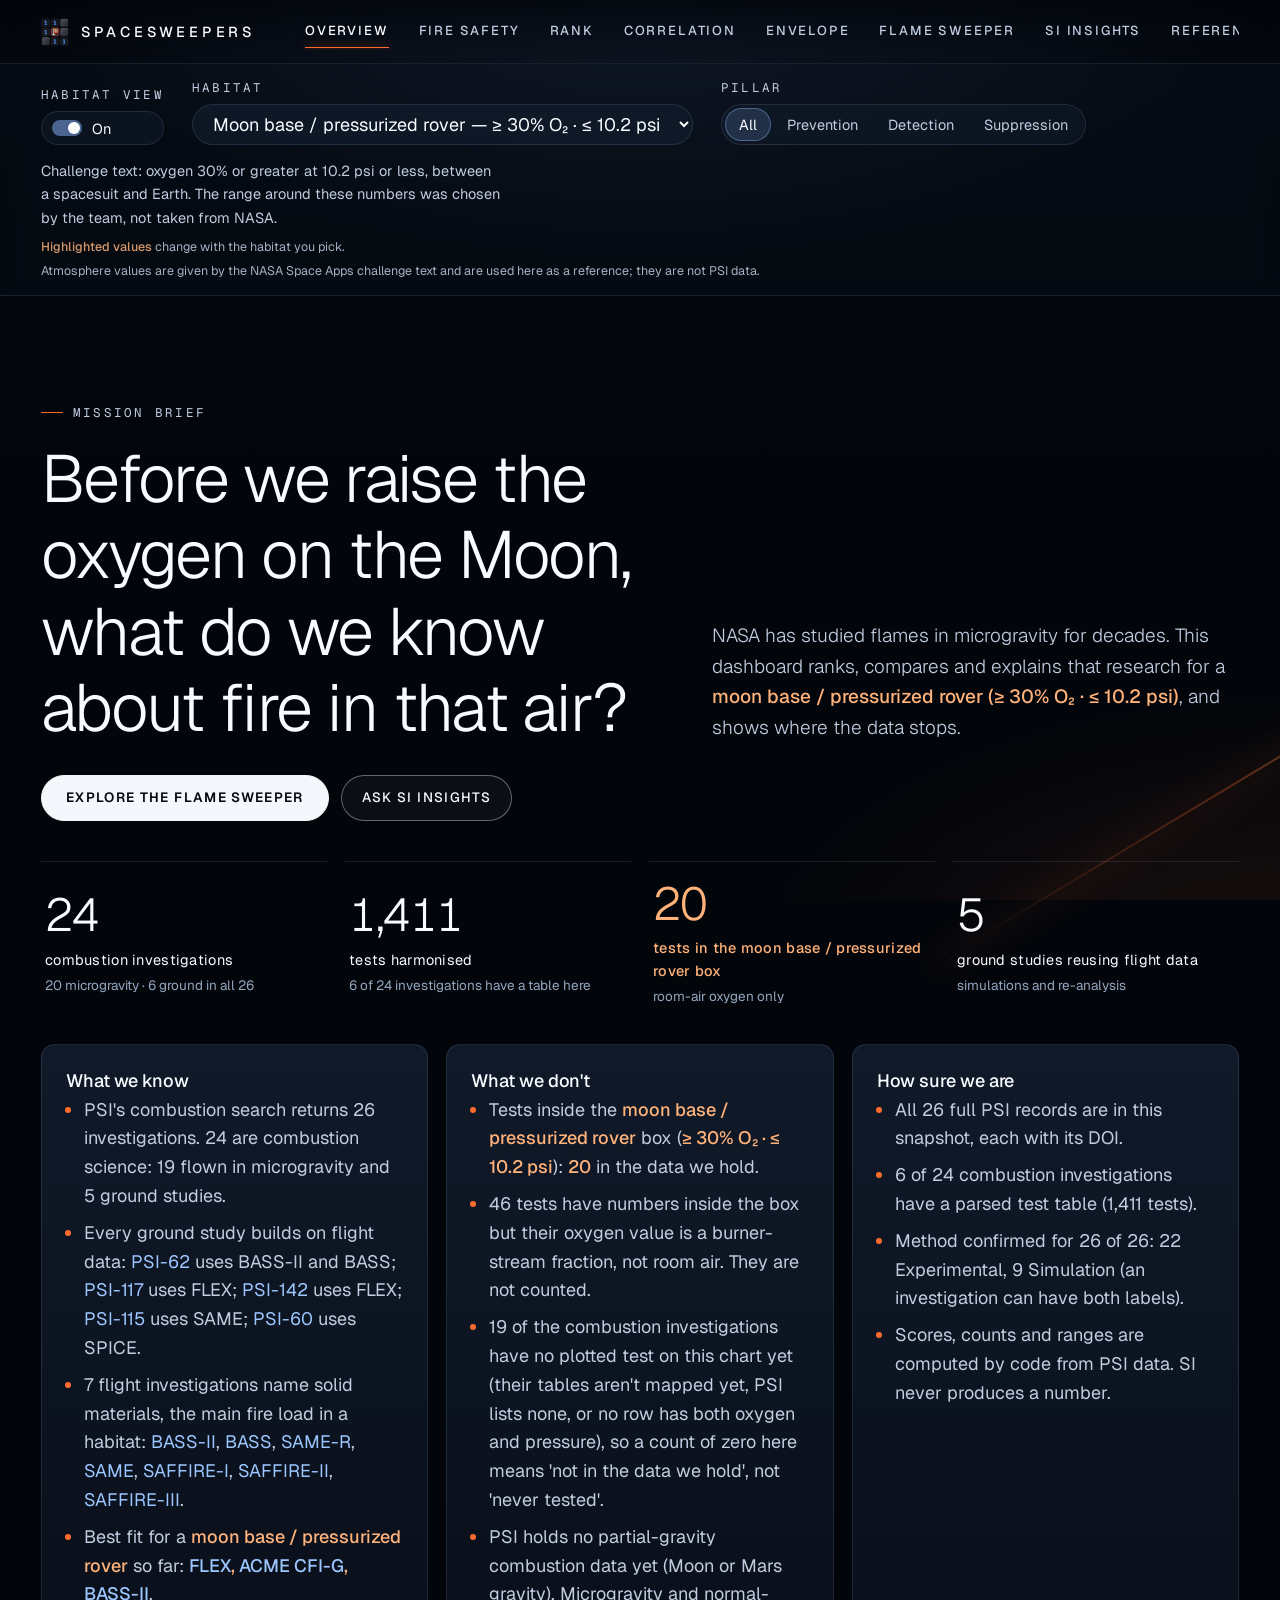
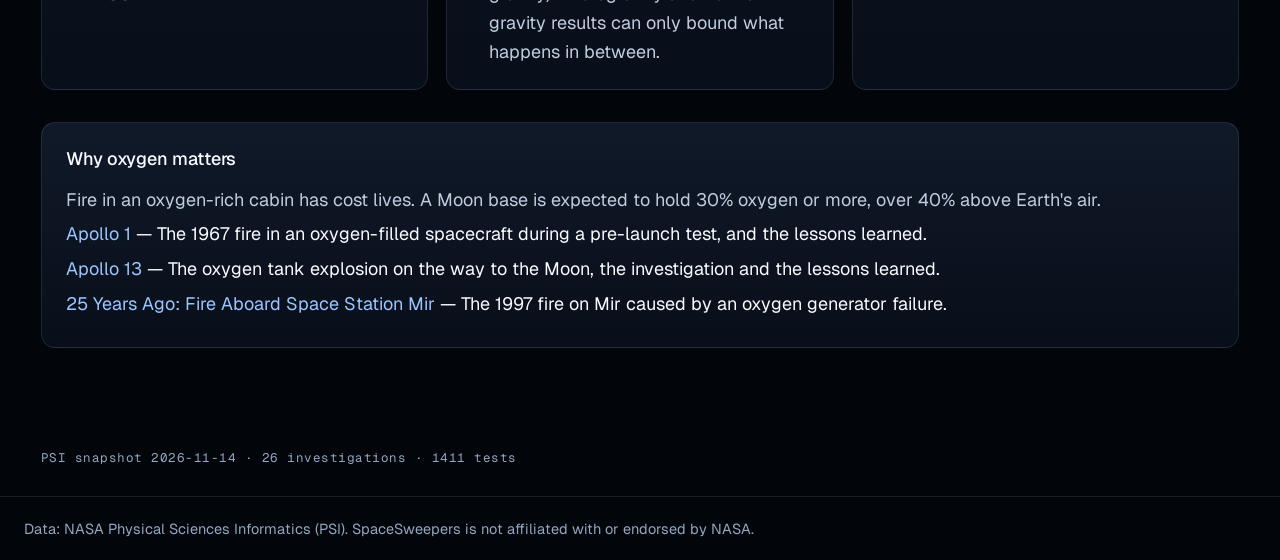
==== index.html @ 9e7c2b4e "feat(demo): serve the dashboard from the demo branch root, no workflow needed The Pages workflow bui" ====
<!doctype html>
<html lang="en">
<head>
  <meta charset="utf-8">
  <meta name="ss-static" content="1">
  <meta name="viewport" content="width=device-width, initial-scale=1">
  <title>SpaceSweepers</title>
  <meta name="description" content="What NASA's microgravity combustion research tells us about fire safety in space habitats.">
  <link rel="icon" href="static/favicon.svg" type="image/svg+xml">
  <link rel="preconnect" href="https://fonts.googleapis.com">
  <link rel="preconnect" href="https://fonts.gstatic.com" crossorigin>
  <link rel="stylesheet" href="https://fonts.googleapis.com/css2?family=Geist:wght@300;400;500;600;700&family=Geist+Mono:wght@400;500&display=swap">
  <link rel="stylesheet" href="static/css/style.css">
  <script type="module" src="static/js/app.js"></script>
</head>
<body>
  <header class="topbar">
    <a class="brand" href="#/overview">
      <img src="static/brand/spacesweepers-mark.svg" alt="" width="28" height="28">
      <span>SpaceSweepers</span>
    </a>
    <nav id="nav" class="nav" aria-label="Views">
      <a href="#/overview" data-view="overview">Overview</a>
      <a href="#/earth" data-view="earth">Fire Safety</a>
      <a href="#/rank" data-view="rank">Rank</a>
      <a href="#/compare" data-view="compare">Correlation</a>
      <a href="#/envelope" data-view="envelope">Envelope</a>
      <a href="#/sweeper" data-view="sweeper">Flame Sweeper</a>
      <a href="#/insights" data-view="insights">SI Insights</a>
      <a href="#/sources" data-view="sources">References</a>
    </nav>
  </header>

  <div class="context" id="context" role="group" aria-label="Habitat and fire-safety pillar">
    <div class="field" id="habitat-view-field">
      <span class="eyebrow">Habitat view</span>
      <button id="habitat-view" class="switch" type="button" role="switch" aria-checked="true">
        <span class="switch-track" aria-hidden="true"><span class="switch-thumb"></span></span>
        <span class="switch-label">On</span>
      </button>
    </div>
    <label class="field" id="habitat-field">
      <span class="eyebrow">Habitat</span>
      <select id="habitat" aria-label="Habitat atmosphere"></select>
    </label>
    <div class="field" id="pillar-field">
      <span class="eyebrow">Pillar</span>
      <div id="pillar" class="segmented" role="radiogroup" aria-label="Fire-safety pillar"></div>
    </div>
    <p id="habitat-basis" class="context-note"></p>
    <p id="habitat-key" class="context-note tiny"><span class="hab">Highlighted values</span> change with the habitat you pick.</p>
    <p id="habitat-disclaimer" class="context-note tiny"></p>
  </div>

  <div id="refresh-note" class="note refresh" role="status" hidden></div>
  <main id="view" class="view" tabindex="-1" aria-live="polite"></main>

  <footer class="page-foot"><p id="snapshot" class="context-note"></p></footer>

  <aside id="drawer" class="drawer" hidden aria-label="Investigation detail">
    <button id="drawer-close" class="btn-ghost drawer-close" aria-label="Close detail">Close</button>
    <div id="drawer-body"></div>
  </aside>
  <div id="tooltip" class="tooltip" role="tooltip" hidden></div>

  <footer class="footer">
    Data: NASA Physical Sciences Informatics (PSI). SpaceSweepers is not affiliated with or endorsed by NASA.
  </footer>
</body>
</html>
---- static/css/style.css ----
/* SpaceSweepers. A dark, cinematic mission-control look: deep navy canvas, a pale blue glow from above, a thin ember edge,
   light-weight Geist type, hairline borders, pill buttons. Chart colours are the validated dark-mode categorical steps
   (--s1..--s4); every surface they sit on is darker than the one they were checked against, so the contrast checks still hold. */

:root {
  color-scheme: dark;
  --bg: #02050a;
  --surface: #070d17;
  --surface-raised: #0e1725;
  --glass: rgba(14, 22, 36, 0.62);
  --line: #1c293c;
  --line-soft: rgba(150, 180, 220, 0.14);
  --text: #f8fbff;
  --muted: #c0cde0;
  --faint: #93a7c0;
  --link: #9cc6ff;
  --ember: #ff6b2c;
  --ember-soft: #ffb27a;
  --red: #fc3d21;
  --nasa-blue: #0b3d91;
  --glow: rgba(120, 170, 235, 0.30);
  /* categorical series, fixed order */
  --s1: #3987e5;  /* blue   */
  --s2: #d95926;  /* orange */
  --s3: #199e70;  /* aqua   */
  --s4: #c98500;  /* yellow */
  /* status, always shown with a label */
  --good: #0ca30c;
  --warn: #fab219;
  --serious: #ec835a;
  --font: "Geist", "Inter", system-ui, -apple-system, "Segoe UI", sans-serif;
  --mono: "Geist Mono", "DM Mono", ui-monospace, "SF Mono", Menlo, monospace;
  --radius: 14px;
  --radius-sm: 8px;
  --topbar-h: 64px;
}

* { box-sizing: border-box; }
html, body { margin: 0; min-height: 100%; background: var(--bg); color: var(--text); font-family: var(--font);
  font-size: 18px; line-height: 1.6; font-weight: 400; -webkit-font-smoothing: antialiased; text-rendering: optimizeLegibility; }
/* the light from above, and a thin ember edge low on the right: fixed behind everything */
body { position: relative; background:
  radial-gradient(1100px 620px at 50% -14%, var(--glow), transparent 62%),
  radial-gradient(900px 500px at 100% 110%, rgba(255, 107, 44, 0.10), transparent 60%),
  linear-gradient(180deg, #040810 0%, var(--bg) 55%); background-attachment: fixed; }
body::after { content: ""; position: fixed; right: -14vw; bottom: 9vh; width: 44vw; height: 2px; transform: rotate(-31deg); pointer-events: none; z-index: 0;
  background: linear-gradient(90deg, transparent, rgba(255, 107, 44, 0.85) 62%, var(--ember-soft)); opacity: 0.38;
  box-shadow: 0 0 34px 6px rgba(255, 107, 44, 0.28); }
.topbar, .context, .view, .page-foot, .footer, .note.refresh { position: relative; z-index: 1; }
.topbar { z-index: 20; }
a { color: var(--link); text-decoration: none; }
a:hover { text-decoration: underline; text-underline-offset: 3px; }
h1, h2, h3, p { margin: 0; }
h1 { font-size: clamp(26px, 2.7vw, 38px); line-height: 1.15; font-weight: 300; letter-spacing: -0.025em; max-width: 34ch; }
h2 { font-size: 18px; font-weight: 500; letter-spacing: -0.005em; }
h3 { font-size: 16.5px; font-weight: 500; }
button, select, input { font: inherit; color: inherit; }
:focus-visible { outline: 2px solid var(--link); outline-offset: 3px; }
.mono { font-family: var(--mono); }
.muted { color: var(--muted); }
.eyebrow { display: inline-flex; align-items: center; gap: 10px; font-family: var(--mono); font-size: 12.5px; font-weight: 400; letter-spacing: 0.18em;
  text-transform: uppercase; color: var(--muted); }
.eyebrow:has(+ h1)::before { content: ""; width: 22px; height: 1px; background: var(--ember); }

/* ---------- shell ---------- */
.topbar { position: sticky; top: 0; height: var(--topbar-h); display: flex; align-items: center; gap: 36px; padding: 0 clamp(16px, 3.2vw, 56px);
  background: linear-gradient(180deg, rgba(2, 5, 10, 0.88), rgba(4, 7, 13, 0.55)); border-bottom: 1px solid var(--line-soft);
  backdrop-filter: blur(14px) saturate(1.2); }
.brand { display: flex; align-items: center; gap: 12px; color: var(--text); font-size: 14.5px; font-weight: 500; letter-spacing: 0.26em; text-transform: uppercase; white-space: nowrap; }
.brand:hover { text-decoration: none; }
.nav { display: flex; gap: 2px; overflow-x: auto; scrollbar-width: none; margin-left: auto; }
.nav::-webkit-scrollbar { display: none; }
.nav a { position: relative; padding: 8px 14px; color: var(--muted); font-size: 13px; font-weight: 500; letter-spacing: 0.14em; text-transform: uppercase; white-space: nowrap;
  transition: color 0.2s; }
.nav a:hover { color: var(--text); text-decoration: none; }
.nav a[aria-current="page"] { color: var(--text); }
.nav a[aria-current="page"]::after { content: ""; position: absolute; left: 14px; right: 14px; bottom: 2px; height: 1px; background: var(--ember); box-shadow: 0 0 10px var(--ember); }

.context { display: flex; flex-wrap: wrap; align-items: flex-end; gap: 14px 28px; padding: 14px clamp(16px, 3.2vw, 56px); border-bottom: 1px solid var(--line-soft);
  background: rgba(8, 13, 22, 0.55); backdrop-filter: blur(10px); }
.field { display: flex; flex-direction: column; gap: 6px; min-width: 0; }
select { max-width: 100%; }
select, input[type="text"] { background: rgba(17, 27, 42, 0.8); border: 1px solid var(--line-soft); border-radius: 999px; padding: 7px 16px; }
select:hover { border-color: rgba(150, 180, 220, 0.34); }
.segmented { display: inline-flex; gap: 2px; padding: 3px; border: 1px solid var(--line-soft); border-radius: 999px; background: rgba(17, 27, 42, 0.6); }
.segmented button { background: none; border: 0; border-radius: 999px; padding: 5px 14px; color: var(--muted); cursor: pointer; font-size: 14.5px; transition: background 0.2s, color 0.2s; }
.segmented button:hover { color: var(--text); }
.segmented button[aria-checked="true"] { background: rgba(138, 184, 255, 0.16); color: #fff; box-shadow: inset 0 0 0 1px rgba(138, 184, 255, 0.4); }
.context-note { font-size: 14.5px; color: var(--muted); max-width: 46ch; }
#habitat-basis { flex: 1 1 300px; align-self: center; }
#habitat-disclaimer { flex: 1 1 100%; order: 9; max-width: none; margin-top: -6px; }
.switch { display: inline-flex; align-items: center; gap: 10px; height: 34px; padding: 0 14px 0 10px; cursor: pointer;
  background: rgba(17, 27, 42, 0.6); border: 1px solid var(--line-soft); border-radius: 999px; color: var(--muted); }
.switch-track { position: relative; width: 30px; height: 16px; border-radius: 999px; background: var(--line); transition: background 0.2s; }
.switch-thumb { position: absolute; top: 2px; left: 2px; width: 12px; height: 12px; border-radius: 50%; background: var(--muted); transition: transform 0.2s, background 0.2s; }
.switch[aria-checked="true"] { color: var(--text); }
.switch[aria-checked="true"] .switch-track { background: rgba(138, 184, 255, 0.5); }
.switch[aria-checked="true"] .switch-thumb { transform: translateX(14px); background: #fff; }
.switch-label { min-width: 2ch; font-size: 14.5px; }
.page-foot { padding: 12px clamp(16px, 3.2vw, 56px) 28px; }
.page-foot .context-note { max-width: none; font-family: var(--mono); font-size: 12.5px; letter-spacing: 0.04em; color: var(--faint); }

.view { max-width: 1600px; margin: 0 auto; padding: 44px clamp(16px, 3.2vw, 56px) 88px; outline: none; }
.view > * + * { margin-top: 32px; }
.eyebrow + h1 { margin-top: 14px; }
.lede { font-size: 18.5px; font-weight: 300; line-height: 1.6; color: var(--muted); max-width: 66ch; margin-top: 16px; }
.footer { padding: 20px 24px; border-top: 1px solid var(--line-soft); color: var(--faint); font-size: 14.5px; }

/* ---------- hero (Overview) ---------- */
.hero { padding: clamp(28px, 7vh, 84px) 0 8px; }
.hero h1 { font-size: clamp(34px, 5.2vw, 68px); max-width: 21ch; margin-top: 18px; }
.hero .lede { font-size: clamp(16px, 1.5vw, 19px); margin-top: 22px; }
.hero-actions { display: flex; flex-wrap: wrap; gap: 12px; margin-top: 34px; }

/* ---------- building blocks ---------- */
.card { background: linear-gradient(180deg, rgba(20, 31, 49, 0.82), rgba(10, 17, 28, 0.86)); border: 1px solid var(--line-soft); border-radius: var(--radius);
  padding: 22px 24px; backdrop-filter: blur(8px); }
.card > * + * { margin-top: 12px; }
.grid { display: grid; gap: 18px; }
.grid.cols-3 { grid-template-columns: repeat(auto-fit, minmax(290px, 1fr)); }
.grid.cols-4 { grid-template-columns: repeat(auto-fit, minmax(210px, 1fr)); }
.tile { background: none; border: 0; border-top: 1px solid var(--line-soft); border-radius: 0; padding: 18px 4px 4px; }
.tile .value { font-size: clamp(34px, 3.6vw, 52px); font-weight: 300; letter-spacing: -0.03em; line-height: 1.05; font-variant-numeric: tabular-nums; }
.tile .label { color: var(--text); font-size: 14.5px; margin-top: 8px; letter-spacing: 0.02em; }
.tile .sub { color: var(--faint); font-size: 13.5px; margin-top: 4px; }
button.tile { text-align: left; cursor: pointer; transition: border-color 0.2s; color: inherit; background: none; font: inherit; }
button.tile:hover { border-top-color: var(--ember); }
ul.plain { list-style: none; margin: 0; padding: 0; }
ul.plain > li + li { margin-top: 10px; }
ul.facts { margin: 0; padding-left: 18px; color: var(--muted); }
ul.facts > li + li { margin-top: 8px; }
ul.facts > li::marker { color: var(--ember); }
.note { border: 1px solid rgba(250, 178, 25, 0.28); background: rgba(250, 178, 25, 0.06); padding: 10px 14px; color: var(--muted); font-size: 15.5px; border-radius: var(--radius-sm); }
.note strong { color: var(--text); }
.draft { opacity: .7; border-left: 2px dashed var(--line); padding-left: 14px; margin: 8px 0; }
.draft .eyebrow { margin: 0 0 4px; }
.note.refresh { margin: 0 clamp(16px, 3vw, 40px) 12px; color: var(--text); border-color: var(--warn); }
blockquote { margin: 0; padding: 6px 14px; border-left: 1px solid var(--ember); color: var(--muted); font-size: 15.5px; }

.badge { display: inline-flex; align-items: center; gap: 6px; padding: 2px 10px; border: 1px solid var(--line-soft); border-radius: 999px; font-size: 13.5px; color: var(--muted); white-space: nowrap; }
.badge::before { content: ""; width: 6px; height: 6px; border-radius: 50%; background: var(--faint); }
.badge.plain::before { display: none; }
.badge.micro::before { background: var(--s1); }
.badge.ground::before { background: var(--s4); border-radius: 1px; }
.badge.verified::before { background: var(--good); }
.badge.unverified::before { background: transparent; border: 1.5px solid var(--warn); }
.badge.offtopic { border-color: var(--serious); color: var(--serious); }
.badge.offtopic::before { display: none; }
.badges { display: flex; flex-wrap: wrap; gap: 6px; }

.btn, .btn-ghost, .btn-primary { display: inline-flex; align-items: center; justify-content: center; gap: 8px; border-radius: 999px; cursor: pointer; font-size: 13.5px; font-weight: 500;
  letter-spacing: 0.1em; text-transform: uppercase; padding: 10px 20px; transition: background 0.2s, border-color 0.2s, color 0.2s; }
.btn { background: rgba(255, 255, 255, 0.04); border: 1px solid rgba(238, 243, 250, 0.38); color: var(--text); }
.btn:hover { background: rgba(255, 255, 255, 0.1); border-color: #fff; }
.btn-ghost { background: none; border: 1px solid var(--line-soft); color: var(--muted); padding: 7px 16px; }
.btn-ghost:hover { color: var(--text); border-color: rgba(238, 243, 250, 0.5); }
.btn-primary { background: #f4f7fb; border: 1px solid #f4f7fb; color: #04070d; padding: 11px 24px; font-weight: 600; }
.btn-primary:hover:not(:disabled) { background: #fff; box-shadow: 0 0 28px rgba(160, 200, 255, 0.35); }
.btn-primary:disabled { opacity: 0.4; cursor: default; }
.chip { display: inline-flex; align-items: center; gap: 6px; padding: 5px 14px; border: 1px solid var(--line-soft); border-radius: 999px;
  background: rgba(17, 27, 42, 0.55); cursor: pointer; font-size: 14.5px; color: var(--muted); transition: border-color 0.2s, color 0.2s; }
.chip:hover { color: var(--text); border-color: rgba(138, 184, 255, 0.5); }
.chip[aria-pressed="true"] { background: rgba(138, 184, 255, 0.16); border-color: rgba(138, 184, 255, 0.5); color: #fff; }
.chips { display: flex; flex-wrap: wrap; gap: 8px; }

/* ---------- tables ---------- */
.table-wrap { overflow-x: auto; border: 1px solid var(--line-soft); border-radius: var(--radius); background: rgba(8, 14, 24, 0.9); }
table { width: 100%; border-collapse: collapse; font-size: 15.5px; }
th, td { padding: 12px 16px; text-align: left; vertical-align: top; border-bottom: 1px solid var(--line-soft); }
th { font-family: var(--mono); font-size: 12px; font-weight: 400; letter-spacing: 0.14em; text-transform: uppercase; color: var(--faint); white-space: nowrap; }
tbody tr:last-child td { border-bottom: 0; }
td.num, th.num { text-align: right; font-variant-numeric: tabular-nums; }
tr.clickable { cursor: pointer; }
tr.clickable:hover td { background: rgba(138, 184, 255, 0.06); }
tr.offtopic td { color: var(--faint); }
.title-cell strong { display: block; font-weight: 500; }
.title-cell span { color: var(--muted); font-size: 14.5px; }
td.shared { box-shadow: inset 2px 0 0 var(--s3); }
td.differs { box-shadow: inset 2px 0 0 var(--s2); }
td.empty { color: var(--faint); }

/* ---------- rank ---------- */
.weights { display: grid; grid-template-columns: repeat(auto-fit, minmax(210px, 1fr)); gap: 12px 24px; align-items: start; }
.weight .muted { font-size: 14.5px; }
.weight label { display: flex; justify-content: space-between; font-size: 14.5px; color: var(--muted); }
.weight .swatch { display: inline-block; width: 10px; height: 10px; border-radius: 2px; margin-right: 6px; }
.weight input[type="range"] { width: 100%; accent-color: var(--link); }
.fitbar { display: flex; gap: 2px; height: 8px; width: 180px; background: var(--surface-raised); border-radius: 999px;
  overflow: hidden; }
.fitbar span { display: block; height: 100%; }
.fitbar .unknown { background: repeating-linear-gradient(135deg, var(--line) 0 3px, transparent 3px 6px); }
.c-proximity { background: var(--s1); }
.c-fuel { background: var(--s2); }
.c-pillar { background: var(--s3); }
.c-data { background: var(--s4); }
.legend { display: flex; flex-wrap: wrap; gap: 6px 16px; font-size: 14.5px; color: var(--muted); }
.legend .key { display: inline-flex; align-items: center; gap: 6px; }
.legend .swatch { width: 10px; height: 10px; border-radius: 2px; display: inline-block; }
.legend .ring { width: 10px; height: 10px; border-radius: 50%; border: 2px solid var(--muted); display: inline-block; }
.legend .dot { width: 10px; height: 10px; border-radius: 50%; background: var(--muted); display: inline-block; }

/* ---------- drawer ---------- */
.drawer { position: fixed; top: 0; right: 0; bottom: 0; z-index: 30; width: min(640px, 100vw); overflow-y: auto;
  background: rgba(6, 11, 19, 0.94); backdrop-filter: blur(18px); border-left: 1px solid var(--line-soft); padding: 28px 32px 56px;
  box-shadow: -30px 0 60px rgba(0, 0, 0, 0.55); }
.drawer-close { position: sticky; top: 0; float: right; background: var(--surface); }
.drawer h2 { font-size: 26px; font-weight: 300; letter-spacing: -0.02em; line-height: 1.2; padding-right: 80px; }
.drawer section { margin-top: 22px; }
.drawer section > * + * { margin-top: 8px; }
.drawer dl { display: grid; grid-template-columns: 140px 1fr; gap: 6px 12px; margin: 0; font-size: 15.5px; }
.drawer dt { color: var(--muted); }
.drawer dd { margin: 0; }
.prose { font-size: 15.5px; color: var(--muted); white-space: pre-line; }
.prose.clamp { display: -webkit-box; -webkit-line-clamp: 6; -webkit-box-orient: vertical; overflow: hidden; }
.cite { font-family: var(--mono); font-size: 13.5px; background: var(--surface-raised); border: 1px solid var(--line-soft);
  border-radius: var(--radius-sm); padding: 8px 10px; user-select: all; }
.tag { display: inline-block; padding: 1px 8px; margin: 0 4px 4px 0; border: 1px solid var(--line); border-radius: 4px;
  font-size: 14.5px; cursor: help; }

/* ---------- charts ---------- */
.chart { background: radial-gradient(120% 90% at 50% 0%, rgba(30, 48, 78, 0.5), rgba(8, 13, 22, 0.92)); border: 1px solid var(--line-soft); border-radius: var(--radius); padding: 16px; }
.chart svg { display: block; width: 100%; height: auto; }
.chart text { fill: var(--muted); font-family: var(--mono); font-size: 12.5px; letter-spacing: 0.02em; }
.chart .axis line, .chart .axis path { stroke: var(--line); }
.chart .gridline { stroke: var(--line-soft); stroke-dasharray: 1 5; }
.chart .box { fill: rgba(57, 135, 229, 0.10); stroke: var(--s1); stroke-dasharray: 5 4; }
.chart .box-label { fill: var(--text); font-weight: 600; }
.chart .ref { fill: none; stroke: var(--text); stroke-width: 1.5; }
.chart .pt { stroke: var(--surface); stroke-width: 2; cursor: pointer; }
.chart .pt.hollow { fill: var(--surface); fill-opacity: 0.35; stroke-width: 2; }
.chart .pt.gas { --c: var(--s1); }
.chart .pt.liquid { --c: var(--s2); }
.chart .pt.solid { --c: var(--s3); }
.chart .pt.filled { fill: var(--c, var(--muted)); }
.chart .pt.hollow { stroke: var(--c, var(--muted)); }
.chart .edge { fill: none; stroke: var(--line); stroke-width: 1.2; }
.chart .edge.flight { stroke: var(--s2); stroke-width: 2; }
.chart .edge.hw { stroke: #3a3e45; }
.chart .edge.dim, .chart .node.dim { opacity: 0.15; }
.chart .node { cursor: pointer; }
.chart .node text { fill: var(--text); }
.chart .node .sub { fill: var(--faint); font-size: 12.5px; }
.tooltip { position: fixed; z-index: 50; max-width: 340px; padding: 10px 14px; background: rgba(4, 7, 13, 0.92); backdrop-filter: blur(10px); border: 1px solid var(--line-soft);
  border-radius: 10px; font-size: 14.5px; pointer-events: none; box-shadow: 0 8px 24px rgba(0, 0, 0, 0.6); }
.tooltip strong { display: block; }
.tooltip span { display: block; color: var(--muted); }

.split { display: grid; grid-template-columns: minmax(0, 2fr) minmax(260px, 1fr); gap: 16px; align-items: start; }
@media (max-width: 900px) {
  .split { grid-template-columns: 1fr; }
    .fitbar { width: 110px; }
}
[hidden] { display: none !important; }

.btn-tile { text-align: left; width: 100%; }
button.btn-tile { cursor: pointer; }
button.btn-tile:hover { border-color: var(--faint); }

details > summary { cursor: pointer; }


/* ---------- SI Insights ---------- */
.sr-only { position: absolute; width: 1px; height: 1px; overflow: hidden; clip: rect(0 0 0 0); white-space: nowrap; }
.insights-head { display: flex; justify-content: space-between; align-items: flex-end; gap: 16px; flex-wrap: wrap; }
.head-actions { display: flex; align-items: center; gap: 8px; flex-wrap: wrap; }
.pill { display: inline-flex; align-items: center; gap: 6px; padding: 4px 12px; border: 1px solid var(--line-soft); border-radius: 999px;
  font-family: var(--mono); font-size: 12.5px; letter-spacing: 0.04em; color: var(--muted); }
.pill.ok { color: var(--text); border-color: var(--good); }
.pill.wait { color: var(--warn); border-color: var(--warn); }
.pill.off { color: var(--serious); border-color: var(--serious); }
.notice { border: 1px solid var(--line-soft); background: rgba(17, 27, 42, 0.4); padding: 10px 16px; border-radius: 999px; color: var(--faint); font-size: 14.5px; }
.insights { display: grid; grid-template-columns: minmax(0, 1.6fr) minmax(280px, 1fr); gap: 16px; align-items: start; }
.chat { display: flex; flex-direction: column; background: linear-gradient(180deg, rgba(20, 31, 49, 0.8), rgba(8, 13, 22, 0.88)); border: 1px solid var(--line-soft); border-radius: 20px; min-height: 600px; backdrop-filter: blur(8px); }
.chat-log { flex: 1; overflow-y: auto; max-height: 68vh; padding: 24px; display: flex; flex-direction: column; gap: 12px; }
.intro { margin: auto; max-width: 60ch; text-align: center; padding: 32px 8px; }
.intro h2 { font-size: clamp(26px, 3vw, 38px); font-weight: 300; letter-spacing: -0.025em; }
.intro > * + * { margin-top: 10px; }
.msg { max-width: 100%; padding: 14px 18px; border-radius: 16px; border: 1px solid var(--line-soft); }
.msg > * + * { margin-top: 8px; }
.msg.user { align-self: flex-end; background: rgba(138, 184, 255, 0.12); border-color: rgba(138, 184, 255, 0.32); max-width: 85%; }
.msg.ai { background: rgba(10, 17, 28, 0.6); }
.msg.ai.active { border-color: var(--link); }
.who { font-family: var(--mono); font-size: 12px; letter-spacing: 0.18em; text-transform: uppercase; color: var(--faint); }
.msg.user .who { color: var(--link); }
.sentence { margin: 0; font-size: 17px; line-height: 1.6; }
.cite { display: inline-block; min-width: 20px; height: 20px; margin: 0 1px; padding: 0 5px; border: 1px solid var(--link); border-radius: 4px;
  background: none; color: var(--link); font: 600 12px var(--mono); cursor: pointer; vertical-align: 1px; }
.cite:hover { background: var(--link); color: #000; }
.stagebar { list-style: none; margin: 0; padding: 0; display: flex; flex-wrap: wrap; gap: 4px 14px; font-size: 14.5px; }
.stage { display: inline-flex; gap: 6px; color: var(--faint); }
.stage.done { color: var(--muted); }
.stage.running { color: var(--text); }
.stage.running .mark { animation: pulse 1s ease-in-out infinite; }
@keyframes pulse { 50% { opacity: 0.25; } }
.stage .mark { font-family: var(--mono); width: 1ch; }
.chip.static { cursor: default; }
.chip.static.about { border-color: var(--s1); }
.chip.static.topic { border-color: var(--s3); }
.chip.static.method, .chip.static.type { border-color: var(--s4); }
.chip.static.number, .chip.static.fuel { border-color: var(--s2); }
.followups { align-items: center; }
.removed summary, .gaps summary { cursor: pointer; color: var(--muted); }
.strike { text-decoration: line-through; color: var(--muted); }
.meta { font-size: 13.5px; margin: 0; }
.computed { border: 1px solid var(--line-soft); border-radius: var(--radius-sm); padding: 10px 12px; background: rgba(10, 17, 28, 0.5); }
.computed table { font-size: 14.5px; }
.composer { border-top: 1px solid var(--line-soft); padding: 16px 20px; display: flex; flex-direction: column; gap: 8px; }
.starters:empty { display: none; }
.chat-input { width: 100%; resize: vertical; min-height: 56px; max-height: 160px; background: rgba(17, 27, 42, 0.7); border: 1px solid var(--line-soft);
  border-radius: 16px; padding: 8px 10px; color: var(--text); font: inherit; }
.composer-row { display: flex; align-items: center; gap: 8px; }
.composer-row .grow { flex: 1; }
.count { font-size: 13.5px; font-family: var(--mono); }
.chat-sources { background: rgba(10, 17, 28, 0.55); border: 1px solid var(--line-soft); border-radius: 20px; padding: 20px; max-height: 76vh; overflow-y: auto;
  position: sticky; top: calc(var(--topbar-h) + 12px); }
.chat-sources > * + * { margin-top: 10px; }
.src { border: 1px solid var(--line-soft); border-radius: 12px; padding: 12px 14px; background: rgba(17, 27, 42, 0.5); }
.src.selected { border-color: var(--link); box-shadow: 0 0 0 1px var(--link); }
.src > * + * { margin-top: 6px; }
.src-head { display: flex; gap: 8px; align-items: baseline; flex-wrap: wrap; }
.src-n { font: 600 12px var(--mono); border: 1px solid var(--link); color: var(--link); border-radius: 4px; padding: 0 5px; }
.src-text { margin: 0; font-size: 14.5px; color: var(--muted); }
.src-links { display: flex; flex-wrap: wrap; gap: 4px 12px; font-size: 14.5px; align-items: center; }
.src-detail blockquote { font-size: 14.5px; }
.how { border-top: 1px solid var(--line); padding-top: 10px; }
@media (max-width: 900px) {
  .insights { grid-template-columns: 1fr; }
  .chat-sources { position: static; max-height: none; }
  .chat-log { max-height: none; }
}

/* ---- Flame Sweeper: a diverging ramp (blue = flames went out, orange = flames kept burning), fog for untested cells ---- */
.sw-chart { overflow-x: auto; }
.sweeper-grid .sw-b0 { fill: #1f5fb4; } .sweeper-grid .sw-b1 { fill: #2f4f7a; } .sweeper-grid .sw-b2 { fill: #3d424a; }
.sweeper-grid .sw-b3 { fill: #8a4a28; } .sweeper-grid .sw-b4 { fill: #b8461c; }
.sweeper-grid .sw-doc { stroke: var(--text, #e8e8e8); stroke-width: 2; stroke-dasharray: 5 2; fill-opacity: .45; }
.sw-key .sw-doc { stroke: var(--muted); stroke-width: 2; stroke-dasharray: 3 2; fill-opacity: .45; }
.sweeper-grid .sw-fog { fill: var(--surface); stroke: var(--line); stroke-dasharray: 3 3; }
.sweeper-grid .sw-est { fill: url(#sw-hatch); stroke: var(--muted); stroke-dasharray: 2 2; }
.sw-est-bg { fill: var(--surface); } .sw-est-line { stroke: var(--faint); stroke-width: 2; }
.sw-key .sw-b0 { fill: #1f5fb4; } .sw-key .sw-b1 { fill: #2f4f7a; } .sw-key .sw-b2 { fill: #3d424a; } .sw-key .sw-b3 { fill: #8a4a28; }
.sw-key .sw-b4 { fill: #b8461c; } .sw-key .sw-fog { fill: var(--surface); stroke: var(--muted); stroke-dasharray: 2 2; }
.sweeper-grid text.sw-n { fill: #f2f2f0; font-size: 16.5px; font-weight: 600; }
.sweeper-grid text.sw-s { fill: #f2f2f0; font-size: 11.5px; opacity: .9; }
.sweeper-grid text.sw-flag { fill: #ffd166; font-size: 13.5px; }
.sweeper-grid text.sw-e { fill: var(--text); font-size: 12.5px; font-family: var(--mono); }
.sweeper-grid .sw-cell { cursor: pointer; outline: none; }
.sweeper-grid .sw-cell:hover rect, .sweeper-grid .sw-cell:focus rect { stroke: var(--text); stroke-width: 2; stroke-dasharray: none; }
.sweeper-grid .sw-cell.picked rect { stroke: var(--link); stroke-width: 3; stroke-dasharray: none; }
.sweeper-grid .sw-box { fill: none; stroke: var(--warn); stroke-width: 2.5; stroke-dasharray: 6 4; pointer-events: none; }
.sweeper-grid text.sw-box-label { fill: var(--warn); font-size: 12.5px; }
.sweeper-grid text.ax { fill: var(--muted); font-size: 12.5px; }
.sw-filters { display: flex; flex-wrap: wrap; gap: 12px 24px; margin: 8px 0; }
.sw-bar { display: grid; grid-template-columns: 220px 1fr 44px; align-items: center; gap: 8px; font-size: 14.5px; margin: 4px 0; }
.sw-track { display: block; height: 10px; background: var(--surface-raised); border-radius: 5px; overflow: hidden; }
.sw-fill { display: block; height: 100%; background: var(--s1); }
@media (max-width: 700px) { .sw-bar { grid-template-columns: 1fr 1fr 40px; } }
.sw-key .sw-box-key { fill: none; stroke: var(--warn); stroke-width: 2; stroke-dasharray: 3 2; }
.sweeper-grid + * { margin-top: 8px; }
.card .plain li { display: block; margin: 6px 0; }
.sweeper-grid .sw-sim { fill: none; stroke: var(--s3); stroke-width: 2; stroke-dasharray: 3 2; }
.sw-key .sw-sim-key { fill: none; stroke: var(--s3); stroke-width: 2; stroke-dasharray: 3 2; }
.chip[aria-pressed="true"] { border-color: var(--link); color: var(--text); }

/* SI Insights answer card */
.status-line { margin: 0; color: var(--muted); font-size: 15.5px; }
.sentence.headline { font-size: 17.5px; line-height: 1.5; }
.tiny { font-size: 13.5px; color: var(--muted); margin: 0; }
.context-note.tiny { font-size: 12.5px; opacity: .85; }
.evidence > * + * { margin-top: 8px; }
.quote { margin: 0; padding: 8px 16px; border-left: 1px solid var(--ember); background: rgba(255, 107, 44, 0.04); }
.quote p { margin: 0; font-size: 15.5px; }
.quote footer { margin-top: 4px; font-size: 13.5px; color: var(--muted); display: flex; flex-wrap: wrap; gap: 6px; align-items: center; }
.next-links { margin-top: 4px; }
.verify { font-size: 14.5px; }
.verify > summary { cursor: pointer; color: var(--muted); }
.verify > * + * { margin-top: 10px; }
.examples { display: grid; gap: 10px; margin-top: 14px; text-align: left; }
.example { display: grid; gap: 3px; padding: 14px 18px; border: 1px solid var(--line-soft); border-radius: 14px; background: rgba(17, 27, 42, 0.45); color: var(--text); text-align: left; cursor: pointer; font: inherit; }
.example:hover, .example:focus-visible { border-color: var(--link); }

/* ---------- finishing: sweeper cells, mobile ---------- */
.sweeper-grid .sw-cell rect { transition: stroke 0.15s; }
.sweeper-grid .sw-cell.revealed:hover rect { filter: brightness(1.18); }
.sweeper-grid .sw-fog { fill: rgba(17, 27, 42, 0.45); stroke: var(--line-soft); }
@media (max-width: 760px) {
  .topbar { gap: 12px; height: 56px; }
  .brand span { display: none; }
  .nav { margin-left: 0; }
  .nav a { padding: 8px 10px; }
  .hero h1 { font-size: 34px; }
  .view { padding-top: 28px; }
  .card { padding: 18px; }
}
@media (prefers-reduced-motion: reduce) { * { transition: none !important; animation: none !important; } }

/* values that depend on the chosen habitat: one colour, and a short flash each time the page redraws after a change */
.hab { color: var(--ember-soft); font-weight: 500; padding: 0 3px; margin: 0 -3px; border-radius: 5px; animation: habflash 1.8s ease-out 1; }
td.hab, .tile .value .hab { font-weight: inherit; }
@keyframes habflash { 0% { background: rgba(255, 178, 122, 0.38); } 100% { background: rgba(255, 178, 122, 0); } }
#habitat-key { flex: 1 1 100%; order: 8; max-width: none; margin-top: -6px; }
#habitat-disclaimer { margin-top: -10px; }
th.hab-h { color: var(--ember-soft); }

/* page headers: title on the left, the explanation on the right, so wide screens are used and nothing hugs the left edge */
.view > div:has(> h1) { display: grid; grid-template-columns: minmax(0, 1.15fr) minmax(0, 1fr); column-gap: clamp(32px, 5vw, 88px); align-items: end; }
.view > div:has(> h1) > * { grid-column: 1 / -1; }
.view > div:has(> h1) > h1 { grid-column: 1; max-width: 24ch; }
.view > div:has(> h1) > .lede { grid-column: 2; margin-top: 0; max-width: 60ch; padding-bottom: 4px; }
.view > div:has(> h1) > .hero-actions { margin-top: 28px; }
.hero h1 { max-width: 18ch; }
@media (max-width: 1000px) {
  .view > div:has(> h1) { display: block; }
  .view > div:has(> h1) > .lede { margin-top: 16px; }
}

.unknown-note { margin-top: 14px; padding-top: 12px; border-top: 1px solid var(--line-soft); font-size: 14px; color: var(--muted); }
.unknown-note > summary { cursor: pointer; list-style: none; }
.unknown-note > summary::-webkit-details-marker { display: none; }
.unknown-note > summary::before { content: "+"; display: inline-block; width: 1.2em; color: var(--ember-soft); }
.unknown-note[open] > summary::before { content: "\2212"; }
.unknown-note strong { color: var(--text); font-weight: 500; }
.unknown-note p { margin-top: 8px; max-width: 80ch; }

.checks { list-style: none; margin: 0; padding: 0; font-size: 13px; color: var(--muted); }
.checks li::before { content: "\2713"; color: var(--good); margin-right: 8px; }
.provenance { letter-spacing: 0.02em; }
.chat-sources .verify { margin-top: 16px; padding-top: 14px; border-top: 1px solid var(--line-soft); }

/* experiment vs simulation figure */
.fig { margin: 18px 0 0; }
.fig-title { font-weight: 500; }
.fig-chart { overflow: visible; }
.fig-g0 { --c: var(--s1); } .fig-g1 { --c: var(--s2); } .fig-g2 { --c: var(--s3); } .fig-g3 { --c: var(--s4); }
.fig-dot { fill: var(--c); stroke: var(--bg); stroke-width: 1.5; cursor: pointer; }
.fig-diamond { fill: var(--bg); stroke: var(--c); stroke-width: 2; cursor: pointer; }
.fig-sim { fill: none; stroke: var(--c); stroke-width: 2; stroke-dasharray: 6 4; }
.fig-bar { stroke: var(--c); stroke-width: 2; opacity: .55; }
.fig-key { display: inline-block; vertical-align: middle; }
.chart .fig-dot:focus-visible, .chart .fig-diamond:focus-visible { outline: 2px solid var(--link); }
.fig-line { fill: none; stroke: var(--c); stroke-width: 2; }
.fig-sq { fill: var(--c); stroke: var(--bg); stroke-width: 1.5; cursor: pointer; }
.fig-group { margin-top: 14px; border-top: 1px solid var(--line-soft); padding-top: 10px; }
.fig-group > summary { cursor: pointer; color: var(--muted); }
.fig-group[open] > summary { margin-bottom: 8px; }

/* scenario answer card */
.analysis { margin-top: 6px; }
.analysis > * + * { margin-top: 12px; }
.metrics { display: flex; flex-wrap: wrap; gap: 10px 28px; }
.metric .value { font-size: 28px; font-weight: 300; letter-spacing: -0.02em; line-height: 1.1; font-variant-numeric: tabular-nums; }
.metric .label { color: var(--muted); font-size: 12.5px; max-width: 18ch; }
.analysis table { font-size: 13.5px; }

.scenario { border: 1px solid var(--line-soft); border-radius: 14px; padding: 10px 14px; background: rgba(17, 27, 42, 0.4); }
.scenario > summary { cursor: pointer; color: var(--muted); font-size: 14px; }
.scenario[open] > summary { color: var(--text); margin-bottom: 10px; }
.scenario-grid { display: grid; grid-template-columns: repeat(auto-fit, minmax(190px, 1fr)); gap: 10px 14px; margin-bottom: 10px; }
.scenario-grid input { background: rgba(17, 27, 42, 0.8); border: 1px solid var(--line-soft); border-radius: 999px; padding: 7px 14px; width: 100%; }
.pair { display: grid; grid-template-columns: 1fr auto; gap: 6px; }

/* Guided mode */
.mode-switch button { font-size: 13px; }
.mode-hint { margin-top: -8px; }
.mode-hint .btn-ghost { text-transform: none; letter-spacing: 0; padding: 2px 10px; font-size: 12.5px; }
.gd-section { margin-top: 18px; }
.gd-section > * + * { margin-top: 8px; }
[data-mode="guided"] .msg.ai .sentence { font-size: 16px; }
.chat-sources table { font-size: 13px; }
.chat-sources th, .chat-sources td { padding: 7px 9px; }
.ceil { display: block; font-size: 12px; font-weight: 400; }
.method { margin-top: 18px; font-size: 14px; }
.method > summary { cursor: pointer; }
.method ul { margin: 10px 0; padding-left: 18px; color: var(--muted); }
.method li { margin: 4px 0; }
.static-note { max-width: 720px; }
.static-note pre { white-space: pre-wrap; overflow-x: auto; margin: 12px 0; padding: 12px 14px; background: var(--surface-raised); border: 1px solid var(--line); border-radius: 8px; font-size: 13px; }
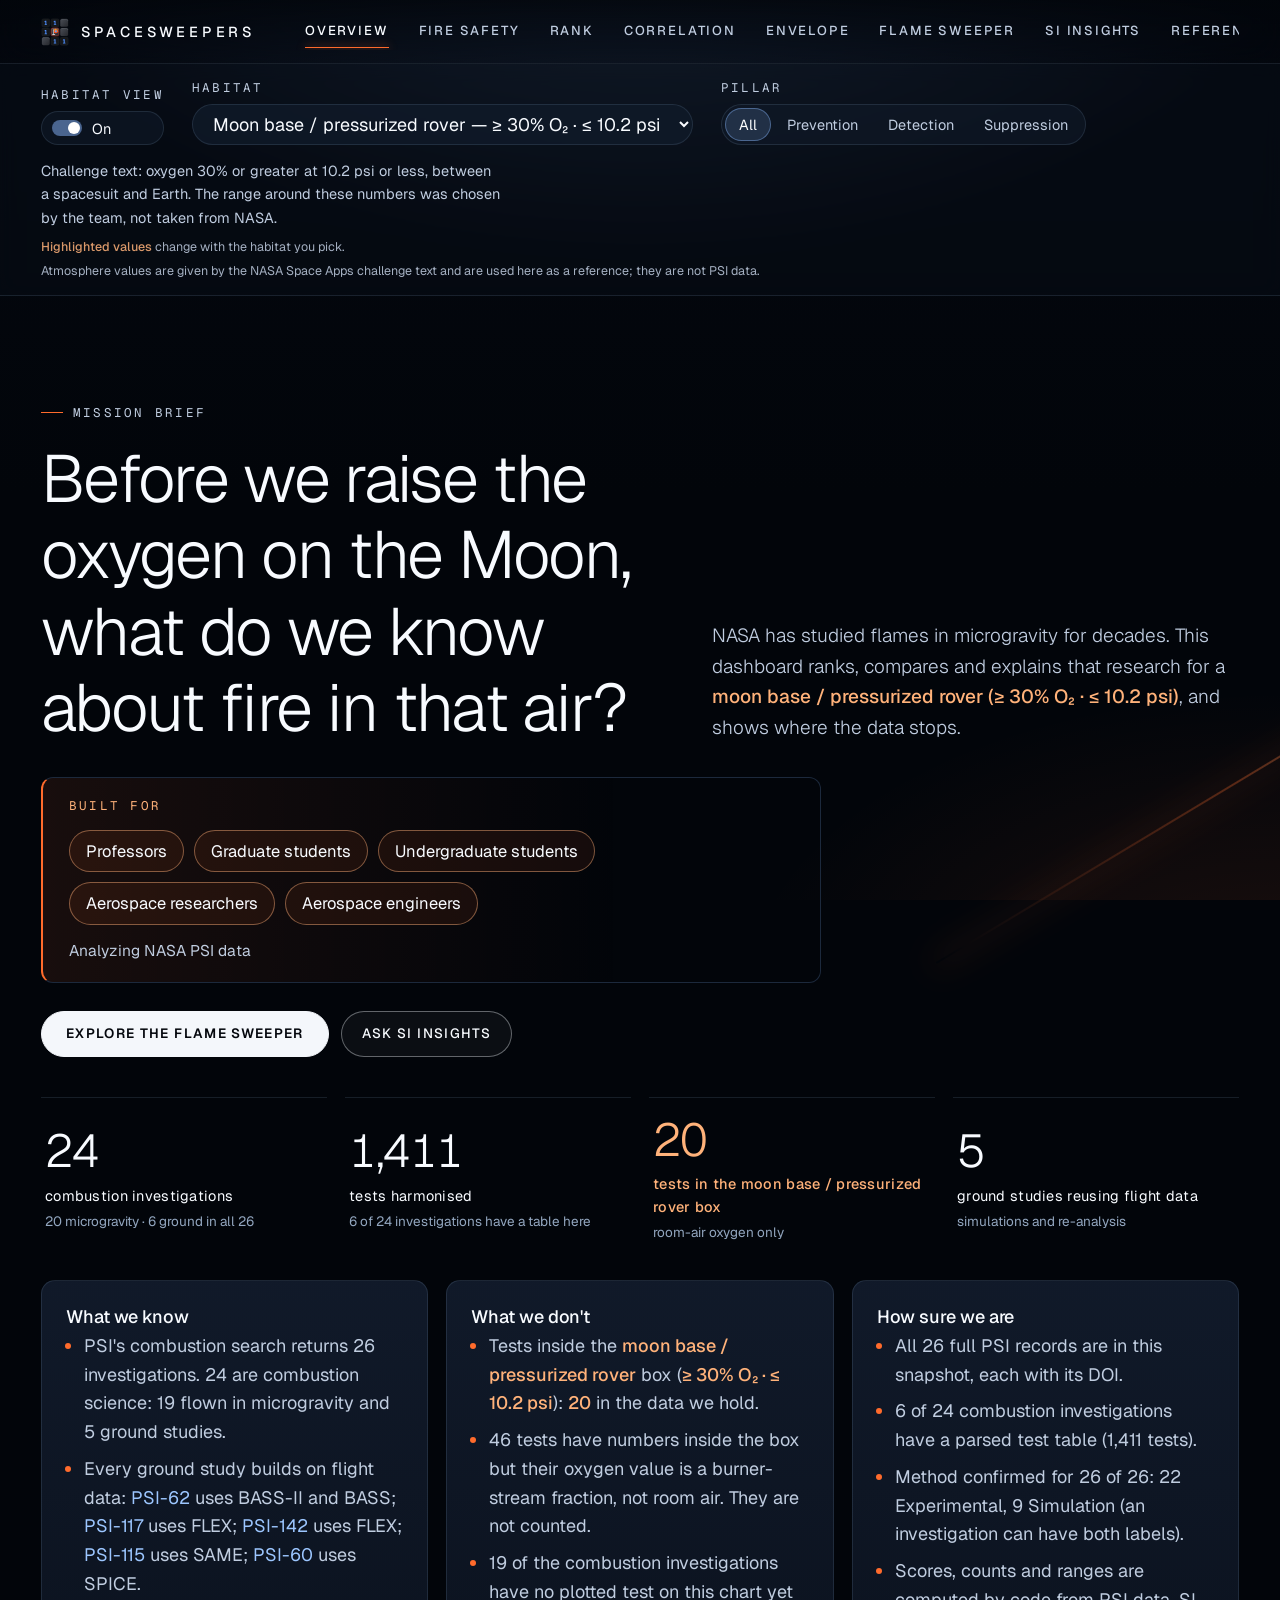
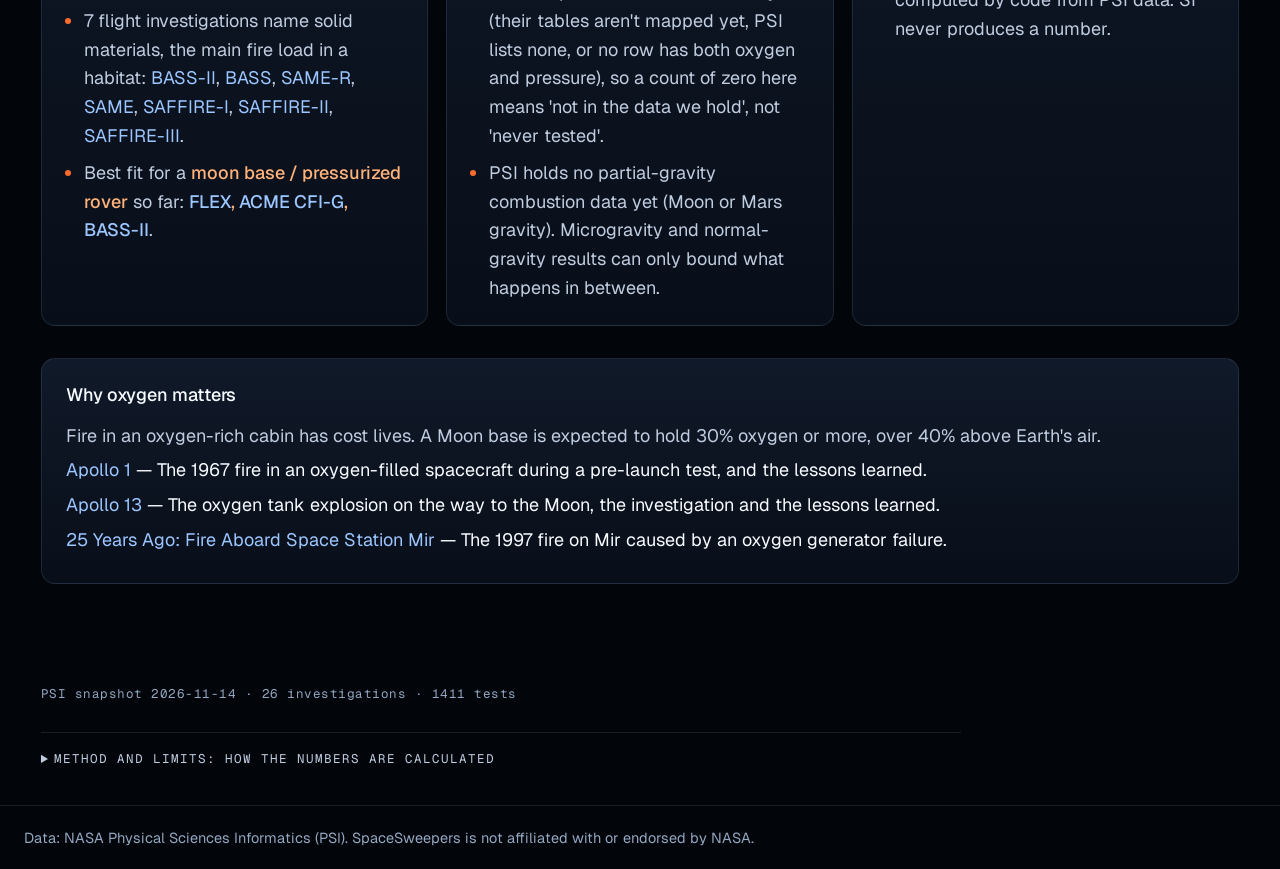
==== commit e3ebc25a: "Merge production into demo: method-and-limits note Brings the app branch's footer note into the stat" ====
--- a/index.html
+++ b/index.html
@@ -57,6 +57,25 @@
 
   <footer class="page-foot"><p id="snapshot" class="context-note"></p></footer>
 
+  <section class="method-note" aria-label="Method and limits">
+    <details>
+      <summary>Method and limits: how the numbers are calculated</summary>
+      <dl>
+        <dt>Data</dt>
+        <dd>Test values come from NASA's Physical Sciences Informatics (PSI) repository. Each value keeps its raw text, parsed number, unit, quality flag, source file and row. Only investigations whose table columns have been mapped and reviewed contribute tests; the others contribute records, documents and publications. Four kinds of evidence (table tests, outcomes read from documents, the PSI-117 simulation list and analysis figures) are never combined in one count.</dd>
+        <dt>Habitat atmospheres</dt>
+        <dd>Each reference atmosphere is a point taken from the challenge text: ISS 21% O₂ at 14.7 psi, spacesuit 100% O₂ at 4.3 psi, Moon base at least 30% O₂ at no more than 10.2 psi. A test lies inside a habitat's box when its oxygen mole fraction and its pressure both fall within the band below. The band widths are the team's assumption, not NASA values, and the counts change if the bands change. Only oxygen measured in the chamber atmosphere is compared; oxygen in a burner stream is excluded.
+          <ul id="method-habitats"></ul></dd>
+        <dt>Mission Fit (Rank)</dt>
+        <dd>Four parts, each scored 0 to 1, are combined with weights: condition match 40, fuel 25, pillar evidence 20 and data richness 15 by default. The weights are adjustable and are our judgement. Condition match counts a test inside the box as 1 and a test within 0.05 oxygen mole fraction and 2 psi of it as 0.5; 20 such tests give full marks. Fuel scores solid 1.0, liquid 0.6 and gas 0.4. Pillar evidence is points from a quoted sentence in the record plus measured results. Data richness uses table lines, publications and documents read. A part that cannot be computed is unknown: the ranking counts it as 0 (the proven fit), and the row shows an upper bound with it counted as 1.</dd>
+        <dt>Flame Sweeper</dt>
+        <dd>Outcomes are counted in cells of 0.02 oxygen mole fraction by 0.25 atm. A cell with no test is estimated only if a logistic regression on oxygen and pressure, checked by 10-fold cross-validation, beats always guessing the commoner outcome by at least 5 percentage points with an AUC of at least 0.70, and only inside the tested range. Estimates are hatched and carry a 90% interval. Shares quoted in chat answers carry 95% Wilson intervals.</dd>
+        <dt>Limits</dt>
+        <dd>These are patterns in the tests NASA ran, not safety ratings or predictions for a real fire. PSI holds no partial-gravity (Moon or Mars) combustion data, so results for those gravities are bounded only by microgravity and normal-gravity tests. Scores, counts and ranges are computed by code; the SI model never produces a number.</dd>
+      </dl>
+    </details>
+  </section>
+
   <aside id="drawer" class="drawer" hidden aria-label="Investigation detail">
     <button id="drawer-close" class="btn-ghost drawer-close" aria-label="Close detail">Close</button>
     <div id="drawer-body"></div>
--- a/static/css/style.css
+++ b/static/css/style.css
@@ -474,4 +474,25 @@
 .method ul { margin: 10px 0; padding-left: 18px; color: var(--muted); }
 .method li { margin: 4px 0; }
 .static-note { max-width: 720px; }
+.static-note .steps { margin: 12px 0; padding-left: 20px; display: grid; gap: 8px; }
 .static-note pre { white-space: pre-wrap; overflow-x: auto; margin: 12px 0; padding: 12px 14px; background: var(--surface-raised); border: 1px solid var(--line); border-radius: 8px; font-size: 13px; }
+
+/* Overview: who the dashboard is for, as its own block so it is noticed. */
+.audience { margin-top: 30px; padding: 18px clamp(16px, 2.4vw, 26px) 20px; max-width: 780px; border: 1px solid var(--line); border-left: 2px solid var(--ember);
+  border-radius: 12px; background: linear-gradient(90deg, rgba(255, 107, 44, 0.09), transparent 75%); }
+.audience-label { margin: 0; font-family: var(--mono); font-size: 12.5px; letter-spacing: 0.18em; text-transform: uppercase; color: var(--ember-soft); }
+.audience-list { list-style: none; display: flex; flex-wrap: wrap; gap: 10px; margin: 14px 0 0; padding: 0; }
+.audience-list li { padding: 7px 16px; border: 1px solid rgba(255, 178, 122, 0.45); border-radius: 999px; background: rgba(255, 107, 44, 0.08);
+  font-size: 16.5px; font-weight: 400; color: var(--text); }
+.audience-note { margin: 14px 0 0; font-size: 15.5px; line-height: 1.5; color: var(--muted); }
+
+/* The method note at the foot of every page: how the numbers are calculated. */
+.method-note { padding: 0 clamp(16px, 3.2vw, 56px) 36px; }
+.method-note details { max-width: 920px; border-top: 1px solid var(--line-soft); padding-top: 16px; }
+.method-note summary { cursor: pointer; font-family: var(--mono); font-size: 12.5px; letter-spacing: 0.08em; text-transform: uppercase; color: var(--muted); }
+.method-note summary:hover { color: var(--text); }
+.method-note dl { margin: 16px 0 0; display: grid; grid-template-columns: minmax(130px, 190px) 1fr; gap: 14px 24px; }
+.method-note dt { font-weight: 500; color: var(--text); font-size: 15px; }
+.method-note dd { margin: 0; color: var(--muted); font-size: 15px; line-height: 1.6; }
+.method-note ul { margin: 8px 0 0; padding-left: 18px; }
+@media (max-width: 640px) { .method-note dl { grid-template-columns: 1fr; gap: 4px; } .method-note dd { margin-bottom: 12px; } }
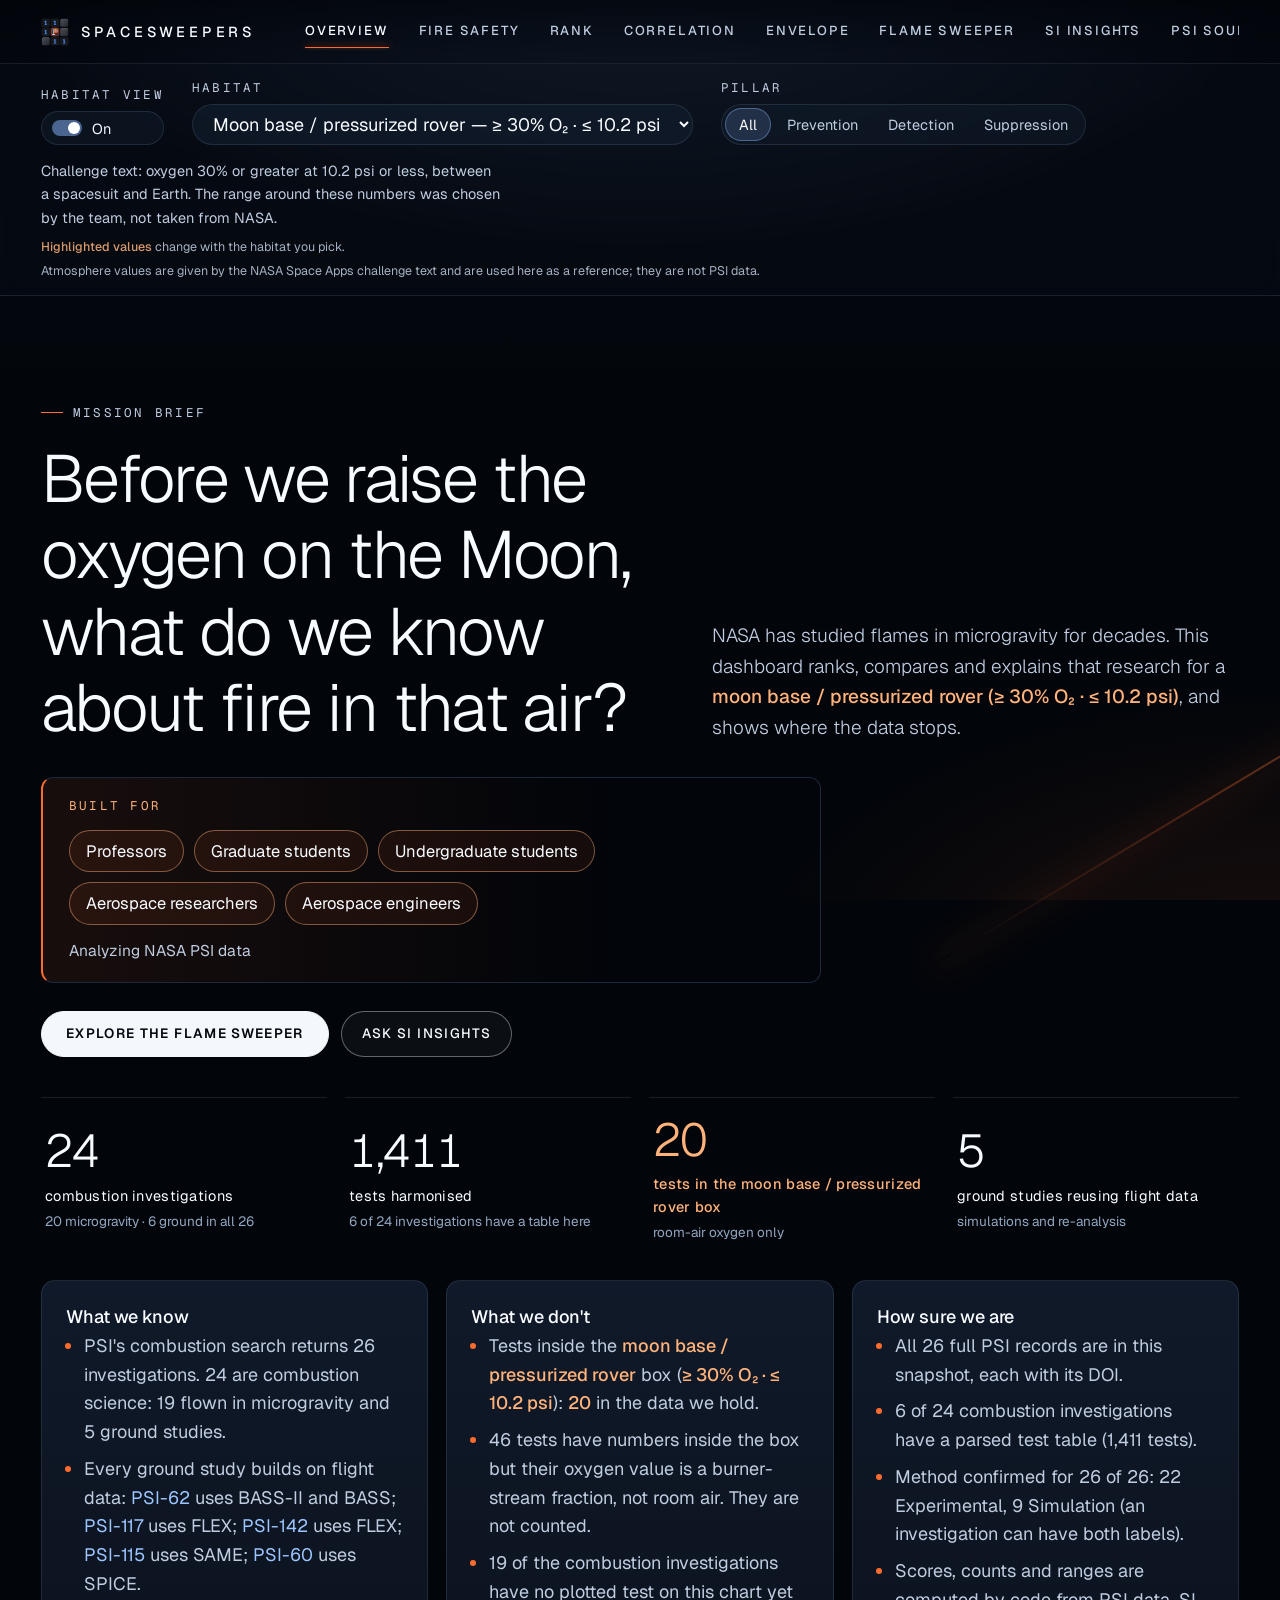
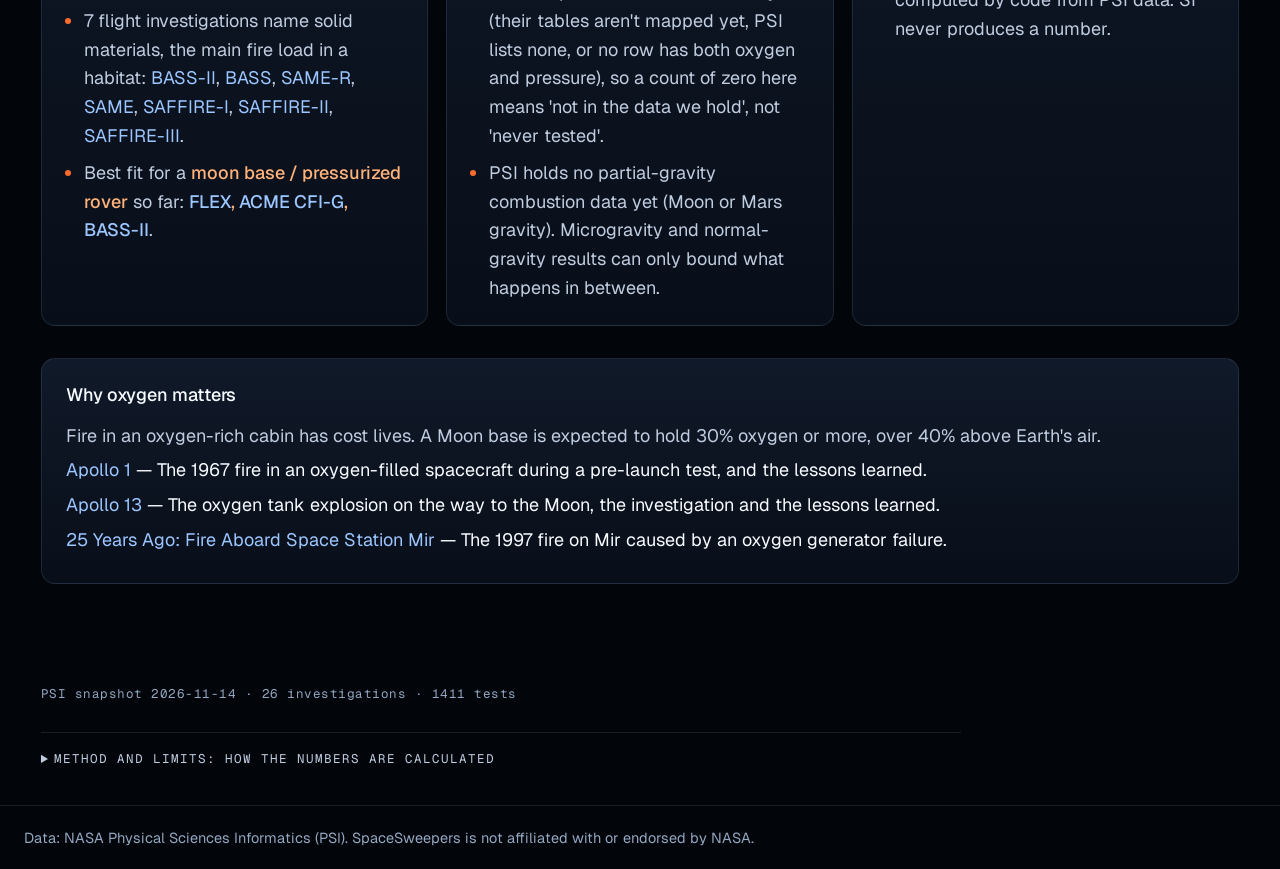
==== commit 3a7f7115: "Merge production into demo: PSI Source page, start-up model check Brings the app branch's latest int" ====
--- a/index.html
+++ b/index.html
@@ -27,7 +27,7 @@
       <a href="#/envelope" data-view="envelope">Envelope</a>
       <a href="#/sweeper" data-view="sweeper">Flame Sweeper</a>
       <a href="#/insights" data-view="insights">SI Insights</a>
-      <a href="#/sources" data-view="sources">References</a>
+      <a href="#/sources" data-view="sources">PSI Source</a>
     </nav>
   </header>
 
--- a/static/css/style.css
+++ b/static/css/style.css
@@ -496,3 +496,9 @@
 .method-note dd { margin: 0; color: var(--muted); font-size: 15px; line-height: 1.6; }
 .method-note ul { margin: 8px 0 0; padding-left: 18px; }
 @media (max-width: 640px) { .method-note dl { grid-template-columns: 1fr; gap: 4px; } .method-note dd { margin-bottom: 12px; } }
+
+/* PSI Source: the collapsible table-by-table audit, and the nested reasons in the funnel. */
+.audit > summary { cursor: pointer; font-size: 17px; color: var(--text); }
+.audit > summary:hover { color: var(--ember-soft); }
+.audit[open] > summary { margin-bottom: 8px; }
+.funnel ul { margin: 8px 0 4px; padding-left: 20px; display: grid; gap: 4px; color: var(--muted); }
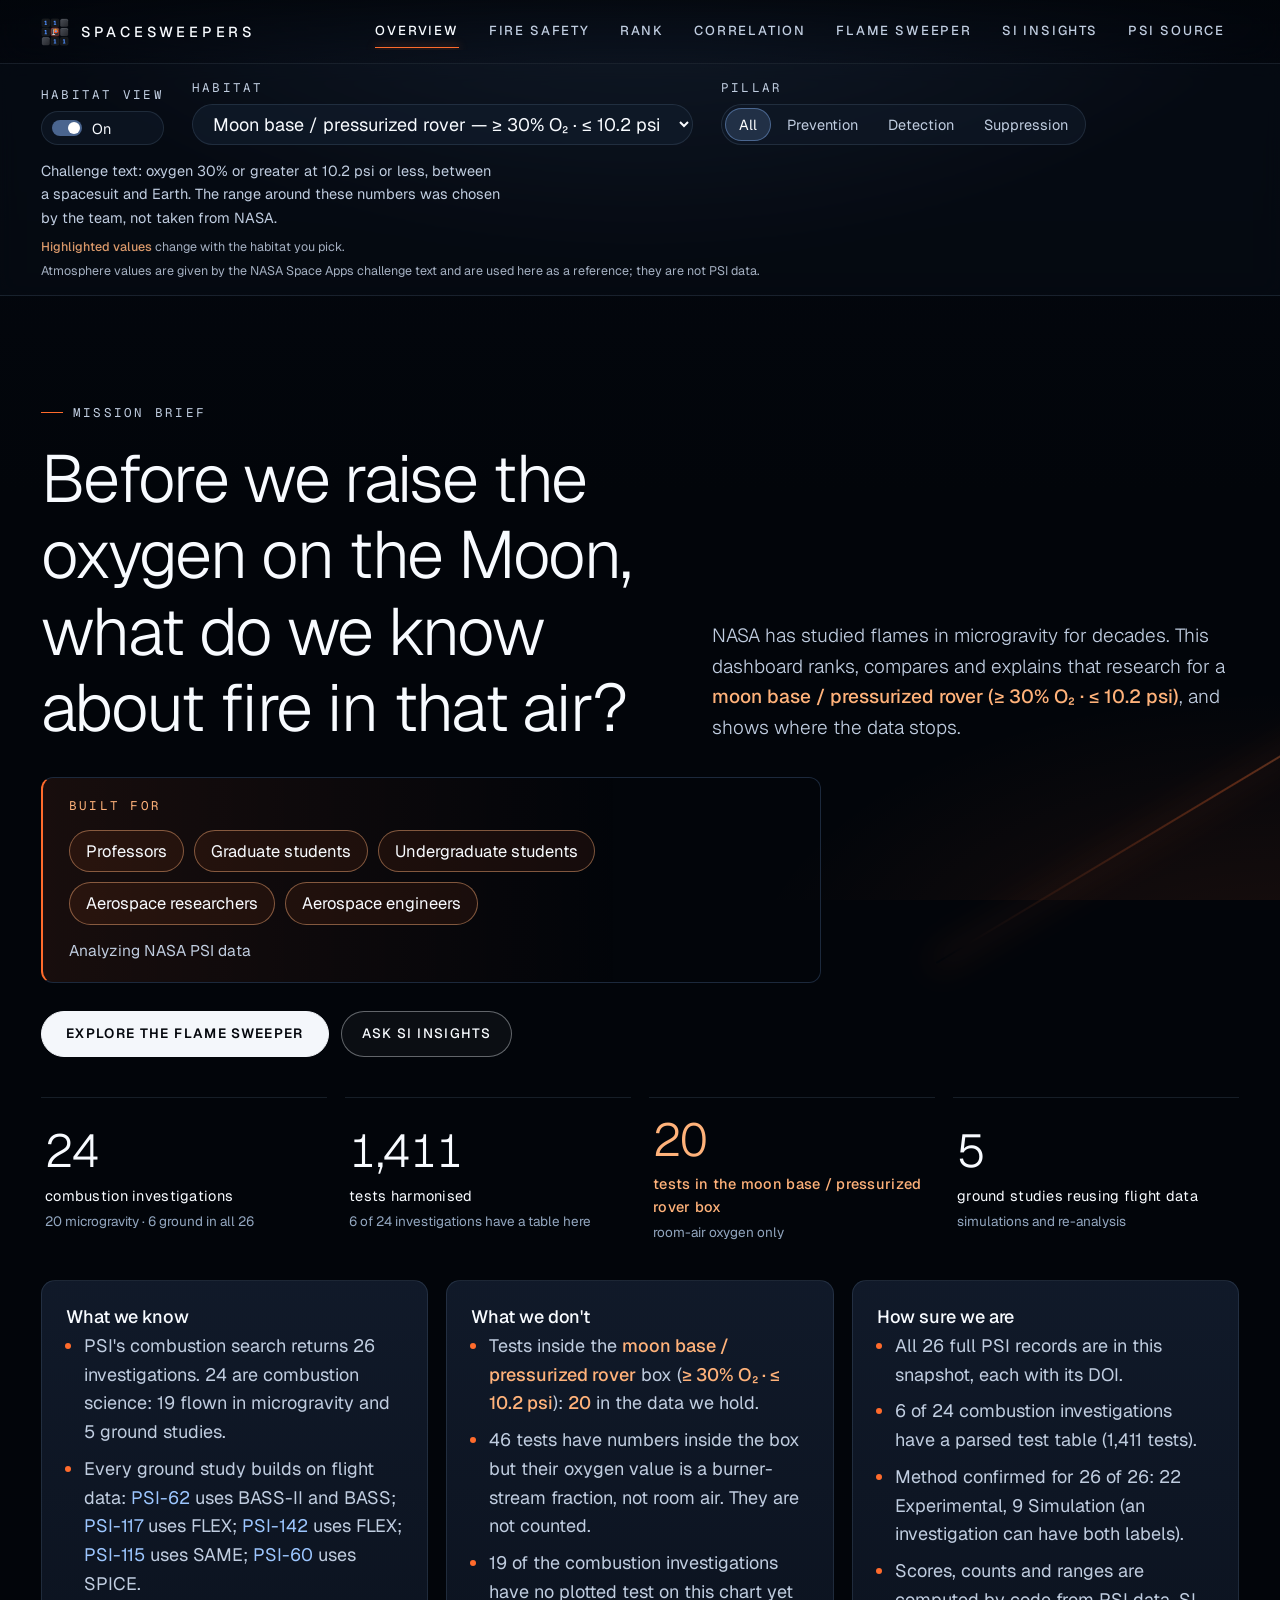
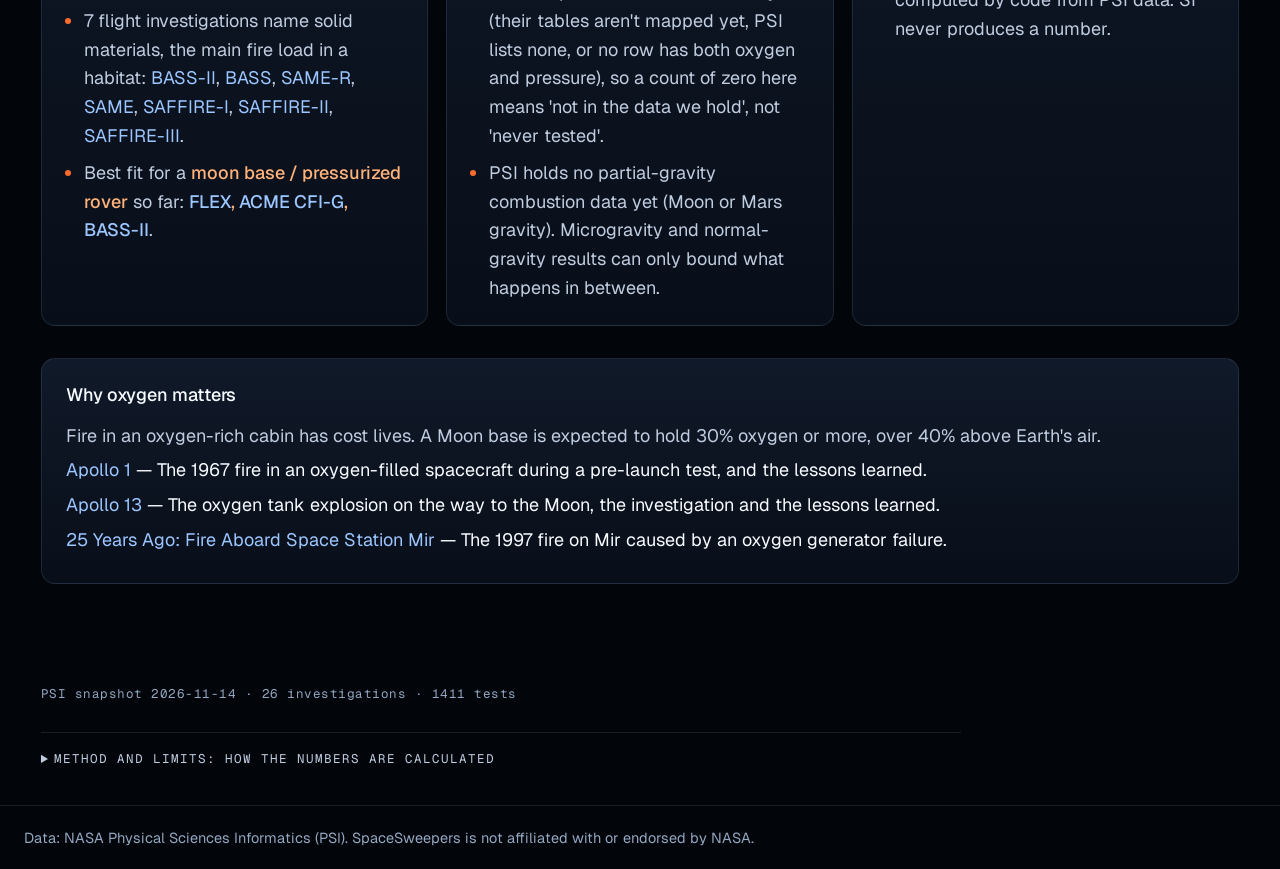
==== commit f7a06c64: "Merge production into demo: hide the Envelope view from the header navigation Brings the nav change " ====
--- a/index.html
+++ b/index.html
@@ -24,7 +24,7 @@
       <a href="#/earth" data-view="earth">Fire Safety</a>
       <a href="#/rank" data-view="rank">Rank</a>
       <a href="#/compare" data-view="compare">Correlation</a>
-      <a href="#/envelope" data-view="envelope">Envelope</a>
+      <!-- Hidden for now: <a href="#/envelope" data-view="envelope">Envelope</a> -->
       <a href="#/sweeper" data-view="sweeper">Flame Sweeper</a>
       <a href="#/insights" data-view="insights">SI Insights</a>
       <a href="#/sources" data-view="sources">PSI Source</a>
